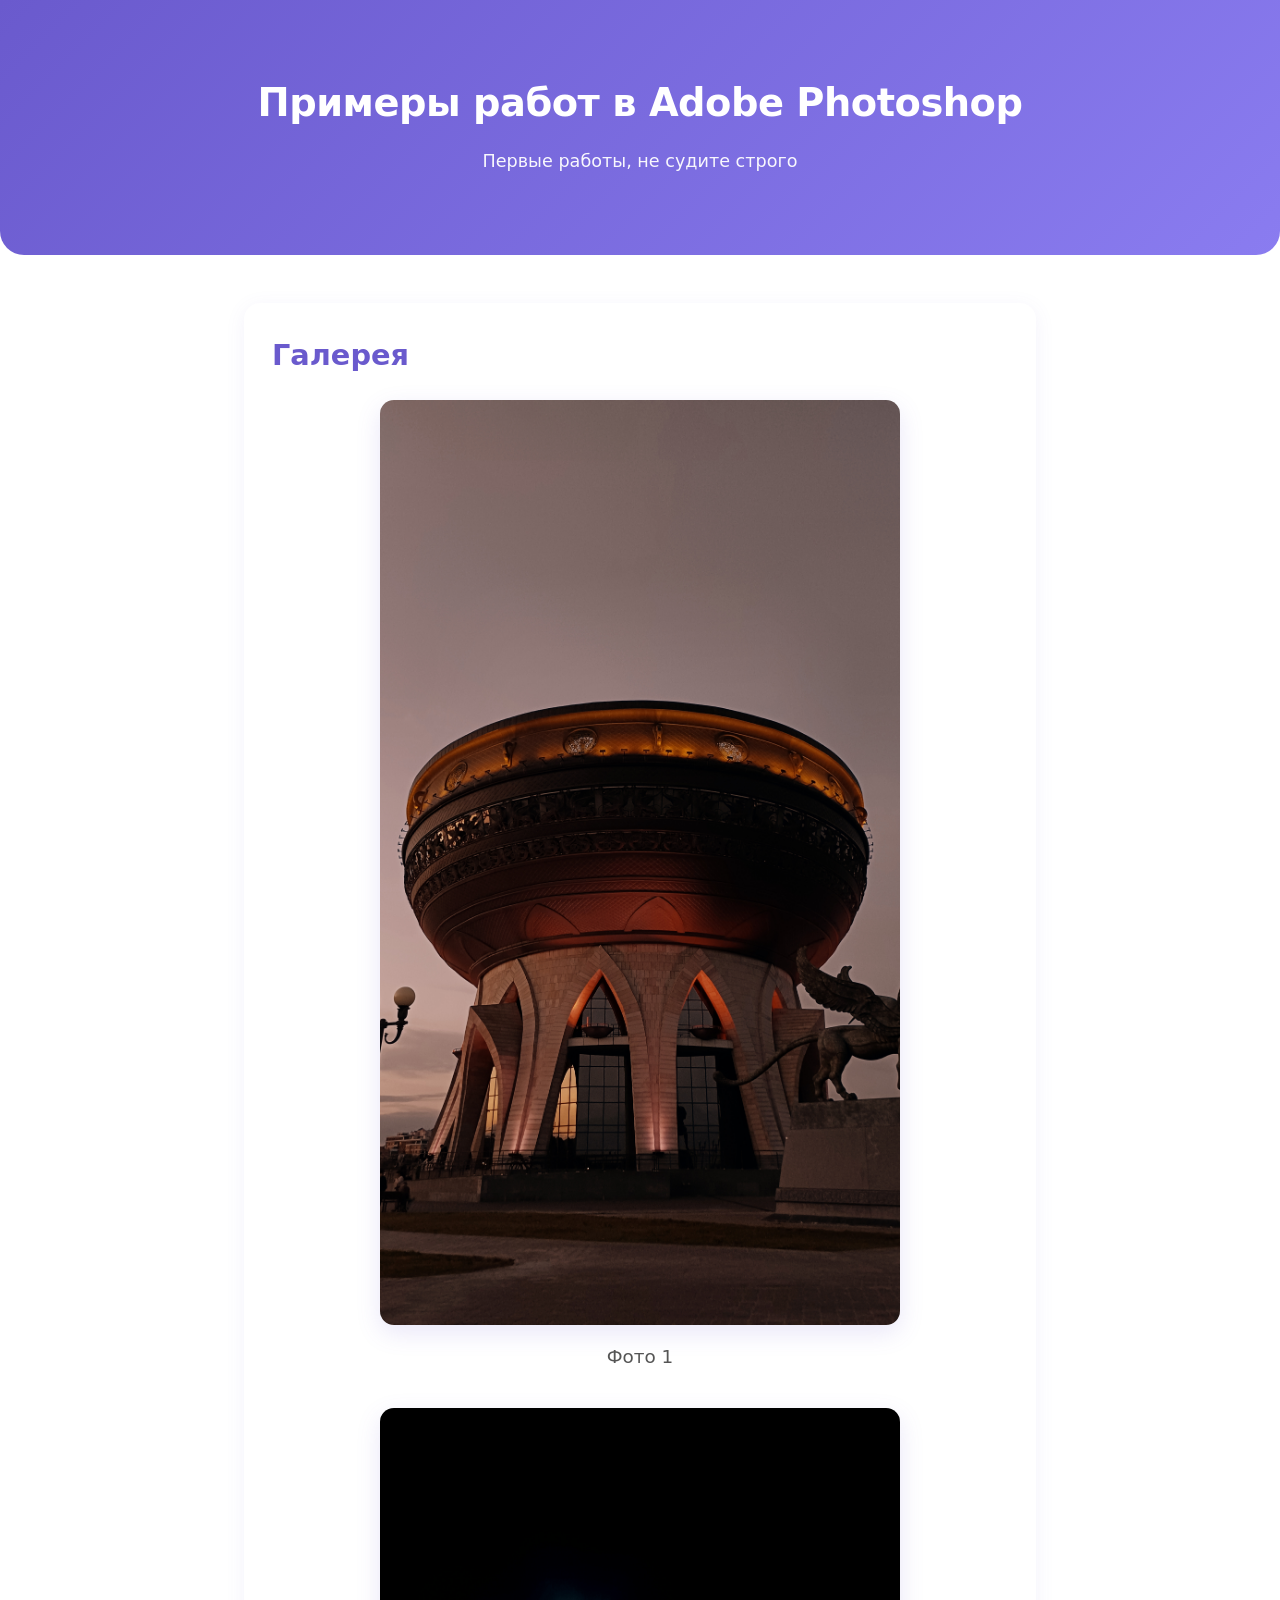
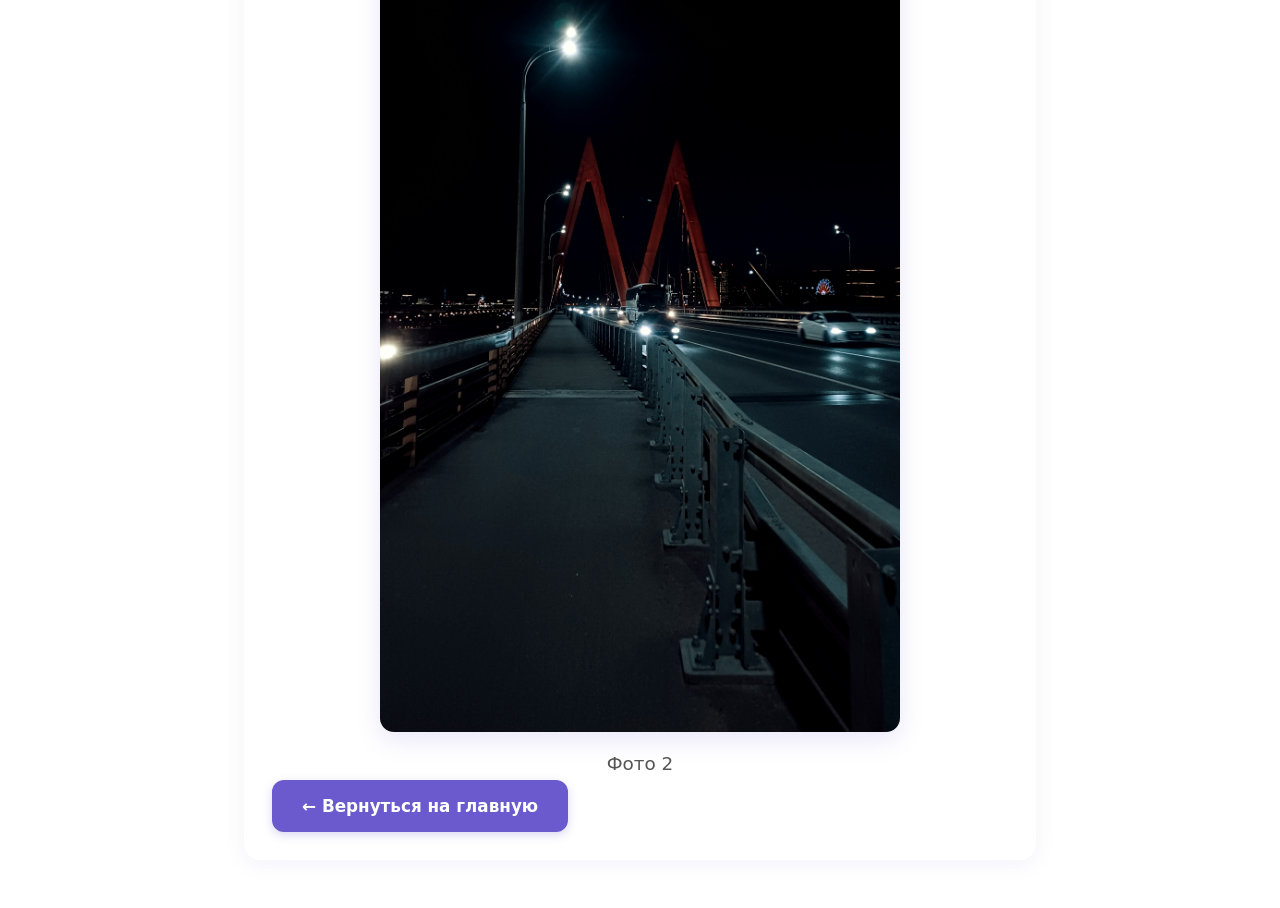
==== second.html @ d19cca75 "Add files via upload" ====
<!DOCTYPE html>
<html lang="ru">
<head>
  <meta charset="UTF-8">
  <meta name="viewport" content="width=device-width, initial-scale=1.0">
  <title>Примеры работ в Adobe Photoshop</title>
  <link rel="stylesheet" href="style.css">
</head>
<body>
  <header class="hero">
    <h1 id="name">Примеры работ в Adobe Photoshop</h1>
    <p id="tagline">Первые работы, не судите строго</p>
  </header>

  <main class="container">
    <section id="photos">
      <h2>Галерея</h2>
      <div class="photo-gallery">
        <div class="photo-item">
          <img src="example2.jpg" alt="Пример работы в Photoshop">
          <p>Фото 1</p>
        </div>
        <div class="photo-item">
          <img src="example.jpg" alt="Пример работы в Photoshop">
          <p>Фото 2</p>
        </div>
      </div>
      <a href="index.html" class="btn">← Вернуться на главную</a>
    </section>
  </main>
</body>
</html>
---- style.css ----
* {
  margin: 0;
  padding: 0;
  box-sizing: border-box;
}

html {
  scroll-behavior: smooth;
}

body {
  font-family: 'Segoe UI', system-ui, sans-serif;
  line-height: 1.7;
  color: #333;
  background-color: #ffffff;
}

.hero {
  background: linear-gradient(135deg, #6a5acd, #8a7cf0);
  color: white;
  text-align: center;
  padding: 70px 20px;
  margin-bottom: 48px;
  border-radius: 0 0 24px 24px;
}

.hero h1 {
  font-size: 2.4rem;
  font-weight: 600;
  margin-bottom: 12px;
  letter-spacing: -0.5px;
}

.hero p {
  font-size: 1.1rem;
  opacity: 0.95;
  max-width: 600px;
  margin: 0 auto 8px;
}

.container {
  max-width: 840px;
  margin: 0 auto;
  padding: 0 24px;
}

section {
  margin-bottom: 48px;
  padding: 28px;
  background: white;
  border-radius: 16px;
  box-shadow: 0 4px 20px rgba(106, 90, 205, 0.08);
  transition: transform 0.25s ease, box-shadow 0.25s ease;
}

section:hover {
  transform: translateY(-3px);
  box-shadow: 0 6px 24px rgba(106, 90, 205, 0.12);
}

h2 {
  font-size: 1.8rem;
  margin-bottom: 20px;
  color: #6a5acd;
  font-weight: 600;
}

ul {
  padding-left: 28px;
}

ul li {
  margin-bottom: 10px;
  position: relative;
}

ul li::before {
  content: "•";
  color: #8a7cf0;
  font-weight: bold;
  font-size: 1.4rem;
  position: absolute;
  left: -22px;
  top: -4px;
}

.btn {
  display: inline-block;
  padding: 12px 30px;
  background: #6a5acd;
  color: white;
  text-decoration: none;
  border-radius: 12px;
  font-weight: 600;
  font-size: 1.05rem;
  transition: all 0.25s ease;
  box-shadow: 0 3px 10px rgba(106, 90, 205, 0.25);
}

.btn:hover {
  background: #5a4fcf;
  transform: translateY(-2px);
  box-shadow: 0 5px 15px rgba(106, 90, 205, 0.35);
}

.photo-gallery {
  display: grid;
  grid-template-columns: 1fr;
  gap: 36px;
  margin-top: 20px;
}

.photo-item {
  text-align: center;
}

.photo-item img {
  width: 100%;
  max-width: 520px;
  height: auto;
  border-radius: 14px;
  box-shadow: 0 8px 24px rgba(106, 90, 205, 0.15);
  margin: 0 auto;
  display: block;
}

.photo-item p {
  margin-top: 16px;
  font-size: 1.15rem;
  color: #555;
  font-weight: 500;
}

.footer {
  background: #f8f6ff;
  padding: 32px 0;
  text-align: center;
  color: #555;
  font-size: 1.05rem;
  margin-top: 40px;
  border-top: 1px solid #eae6ff;
}

.footer a {
  color: #6a5acd;
  text-decoration: none;
  font-weight: 600;
}

.footer a:hover {
  text-decoration: underline;
}

@media (max-width: 600px) {
  .hero h1 {
    font-size: 1.9rem;
  }

  h2 {
    font-size: 1.55rem;
  }

  .btn {
    padding: 11px 24px;
    font-size: 1rem;
  }

  section {
    padding: 22px;
  }
}
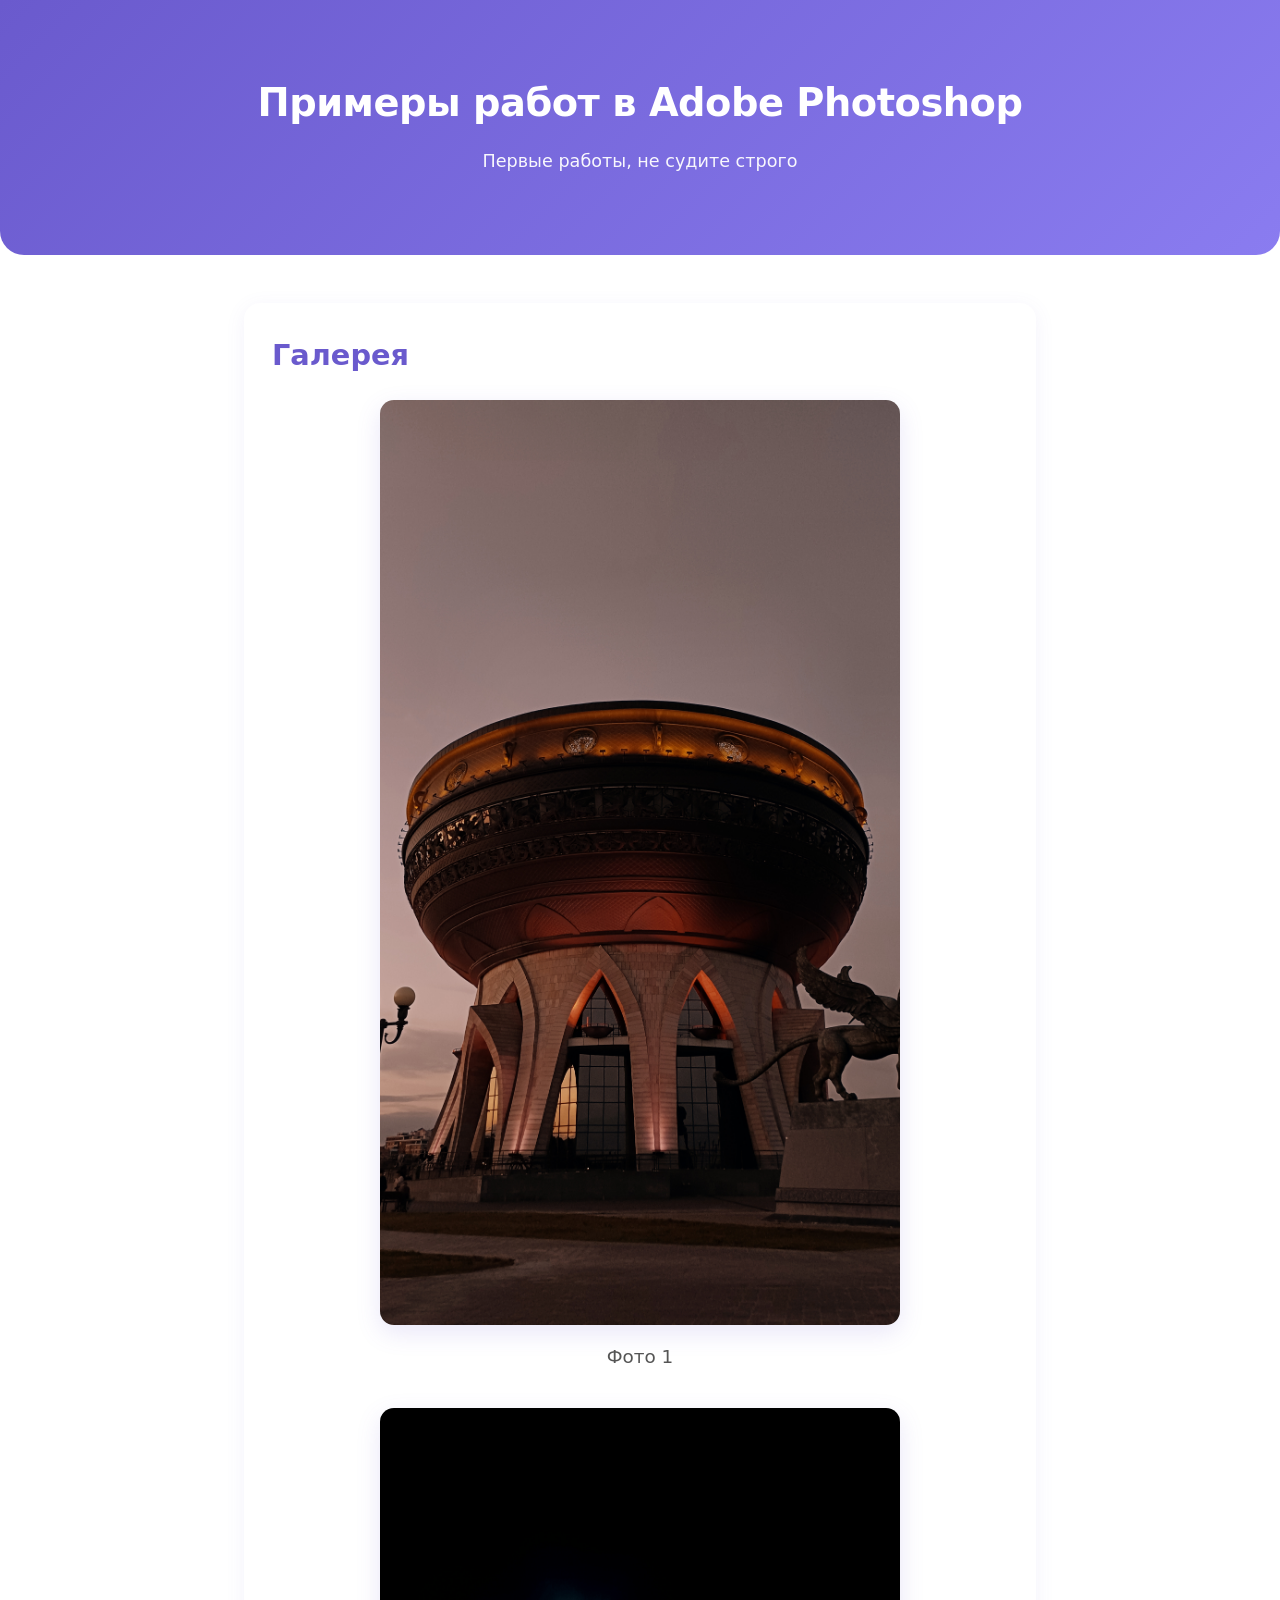
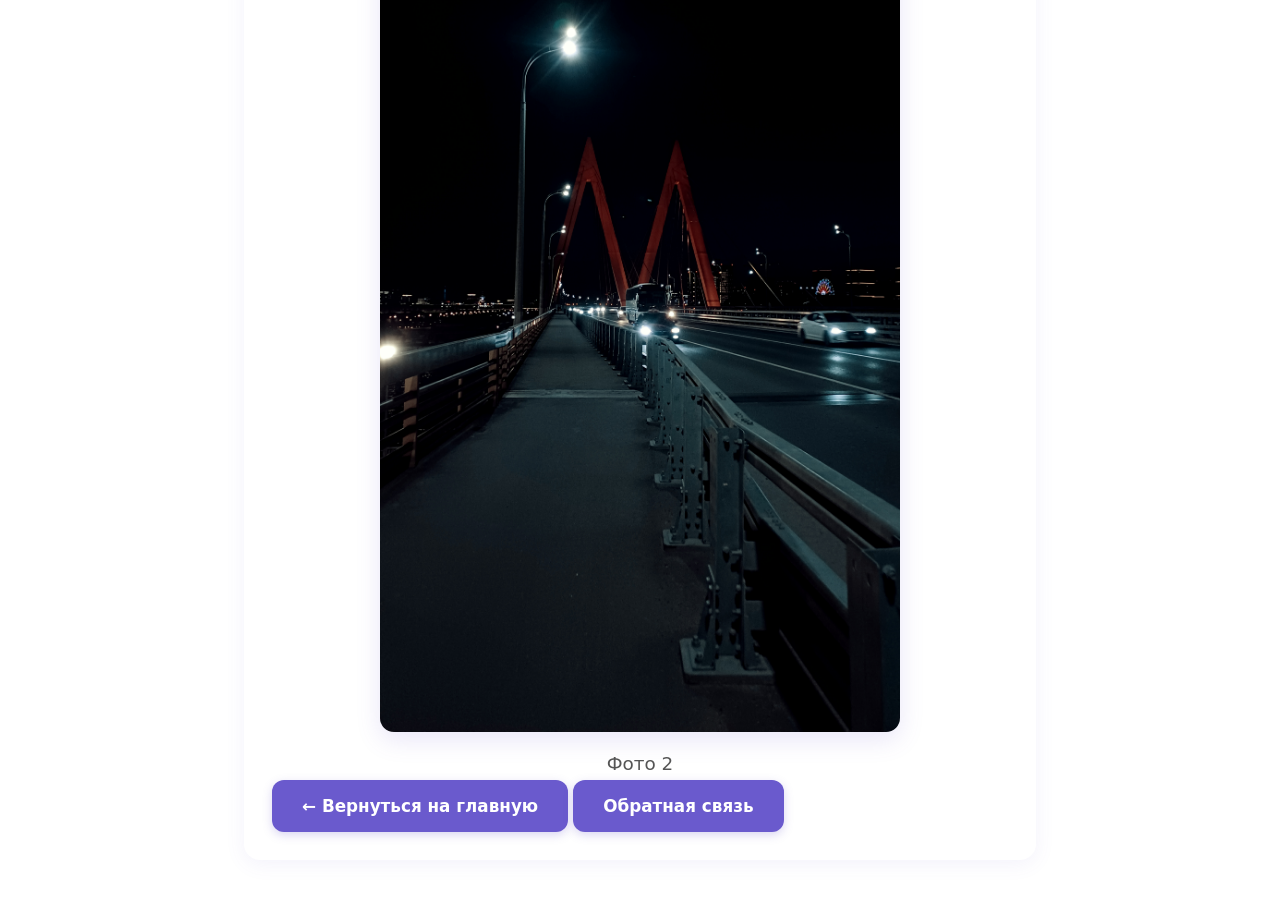
==== commit d852d602: "Update second.html Добавлена кнопка для перехода на страницу с обратной связью" ====
--- a/second.html
+++ b/second.html
@@ -25,8 +25,12 @@
           <p>Фото 2</p>
         </div>
       </div>
-      <a href="index.html" class="btn">← Вернуться на главную</a>
+
+      <div class="buttons-row">
+        <a href="index.html" class="btn">← Вернуться на главную</a>
+        <a href="feedback.html" class="btn">Обратная связь</a>
+      </div>
     </section>
   </main>
 </body>
-</html>+</html>
--- a/style.css
+++ b/style.css
@@ -151,6 +151,12 @@
   text-decoration: underline;
 }
 
+.feedback-btn:hover {
+  background: #5a4fcf;
+  transform: translateY(-2px);
+  box-shadow: 0 5px 12px rgba(106, 90, 205, 0.4);
+}
+
 @media (max-width: 600px) {
   .hero h1 {
     font-size: 1.9rem;
@@ -165,7 +171,22 @@
     font-size: 1rem;
   }
 
+  .buttons-row {
+    display: flex;
+    justify-content: space-between;
+    margin-top: 24px;
+    flex-wrap: wrap;
+    gap: 16px;
+  }
+
   section {
     padding: 22px;
   }
+
+  .feedback-btn {
+    bottom: 16px;
+    left: 16px;
+    padding: 9px 16px;
+    font-size: 0.95rem;
+  }
 }
